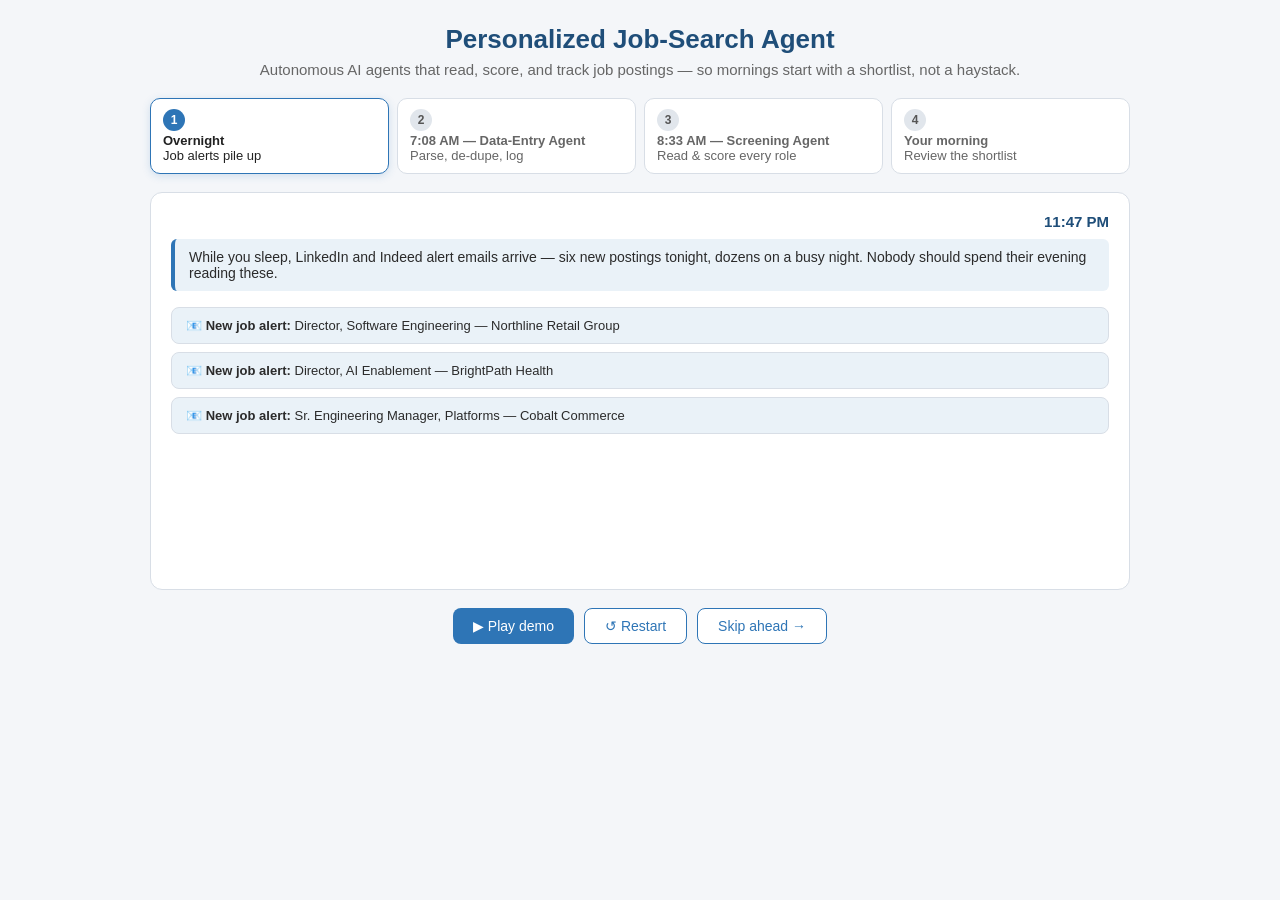
==== docs/index.html @ da30e7be "Added project subfolders" ====
<!DOCTYPE html>
<html lang="en">
<head>
<meta charset="utf-8">
<meta name="viewport" content="width=device-width, initial-scale=1">
<title>Personalized Job-Search Agent — Live Demo</title>
<style>
  :root{
    --navy:#1F4E79; --blue:#2E75B6; --lt:#EAF2F8; --amber:#D9A441; --amberbg:#FFF3DC;
    --green:#3E8E48; --greenbg:#E3F0E4; --red:#C0504D; --redbg:#F6E3E2; --gray:#666;
    --border:#D8DEE6;
  }
  *{box-sizing:border-box; margin:0; padding:0;}
  body{font-family:Arial,Helvetica,sans-serif; background:#F4F6F9; color:#2B2B2B; padding:24px;}
  .wrap{max-width:980px; margin:0 auto;}
  header{text-align:center; margin-bottom:20px;}
  header h1{color:var(--navy); font-size:26px;}
  header p{color:var(--gray); font-size:15px; margin-top:6px;}
  .stepper{display:flex; gap:8px; margin:18px 0;}
  .step{flex:1; background:#fff; border:1px solid var(--border); border-radius:10px; padding:10px 12px;
        font-size:13px; color:var(--gray); transition:all .3s; cursor:pointer;}
  .step .n{display:inline-block; width:22px; height:22px; border-radius:50%; background:#E1E6EC;
        color:#555; text-align:center; line-height:22px; font-weight:bold; margin-right:6px; font-size:12px;}
  .step.active{border-color:var(--blue); box-shadow:0 2px 8px rgba(46,117,182,.18); color:#222;}
  .step.active .n{background:var(--blue); color:#fff;}
  .step.done .n{background:var(--green); color:#fff;}
  .step b{display:block; margin-top:2px; font-size:13px;}
  .stage{background:#fff; border:1px solid var(--border); border-radius:12px; padding:20px; min-height:340px;}
  .narr{background:var(--lt); border-left:4px solid var(--blue); padding:10px 14px; border-radius:6px;
        font-size:14px; margin-bottom:16px; min-height:44px;}
  table{width:100%; border-collapse:collapse; font-size:13px;}
  th{background:var(--navy); color:#fff; text-align:left; padding:8px 10px; font-size:12px;}
  td{padding:7px 10px; border-bottom:1px solid #EEF1F5;}
  tr.row{opacity:0; transform:translateY(6px); transition:all .45s;}
  tr.row.show{opacity:1; transform:none;}
  .chip{display:inline-block; padding:2px 10px; border-radius:12px; font-weight:bold; font-size:12px;}
  .s5,.s4{background:var(--greenbg); color:var(--green);}
  .s3{background:var(--amberbg); color:#9C7A1E;}
  .s2,.s1{background:var(--redbg); color:var(--red);}
  .st{font-size:11.5px; font-weight:bold; padding:2px 8px; border-radius:4px;}
  .apply{background:var(--greenbg); color:var(--green);}
  .skip{background:#EFEFEF; color:#888;}
  .pending{color:#B9C2CC; font-style:italic;}
  .cards{display:grid; grid-template-columns:repeat(4,1fr); gap:12px; margin:14px 0;}
  .card{background:var(--lt); border-radius:10px; padding:14px; text-align:center; opacity:0; transform:scale(.94); transition:all .5s;}
  .card.show{opacity:1; transform:none;}
  .card .big{font-size:30px; font-weight:bold; color:var(--navy);}
  .card .lbl{font-size:12px; color:var(--gray); margin-top:4px;}
  .cta{margin-top:16px; background:var(--navy); color:#fff; border-radius:10px; padding:16px 18px; font-size:14px; line-height:1.5; opacity:0; transition:opacity .6s;}
  .cta.show{opacity:1;}
  .cta b{color:#FFD98E;}
  .controls{display:flex; gap:10px; justify-content:center; margin-top:18px;}
  button{background:var(--blue); color:#fff; border:none; border-radius:8px; padding:9px 20px;
        font-size:14px; cursor:pointer; font-family:inherit;}
  button:hover{background:var(--navy);}
  button.ghost{background:#fff; color:var(--blue); border:1px solid var(--blue);}
  .clock{font-size:13px; color:var(--gray); text-align:right; margin-bottom:8px; min-height:18px;}
  .clock b{color:var(--navy); font-size:15px;}
  @media(max-width:700px){ .stepper{flex-wrap:wrap;} .step{flex:1 1 45%;} .cards{grid-template-columns:repeat(2,1fr);} }
</style>
</head>
<body>
<div class="wrap">
  <header>
    <h1>Personalized Job-Search Agent</h1>
    <p>Autonomous AI agents that read, score, and track job postings — so mornings start with a shortlist, not a haystack.</p>
  </header>

  <div class="stepper" id="stepper">
    <div class="step" data-s="0"><span class="n">1</span><b>Overnight</b>Job alerts pile up</div>
    <div class="step" data-s="1"><span class="n">2</span><b>7:08 AM — Data-Entry Agent</b>Parse, de-dupe, log</div>
    <div class="step" data-s="2"><span class="n">3</span><b>8:33 AM — Screening Agent</b>Read &amp; score every role</div>
    <div class="step" data-s="3"><span class="n">4</span><b>Your morning</b>Review the shortlist</div>
  </div>

  <div class="stage">
    <div class="clock" id="clock"></div>
    <div class="narr" id="narr"></div>
    <div id="content"></div>
  </div>

  <div class="controls">
    <button id="playBtn" onclick="togglePlay()">▶ Play demo</button>
    <button class="ghost" onclick="restart()">↺ Restart</button>
    <button class="ghost" onclick="nextStage()">Skip ahead →</button>
  </div>
</div>

<script>
const jobs = [
  {t:"Director, Software Engineering", c:"Northline Retail Group", sal:"$185K–$220K", score:5, gaps:"None material", status:"APPLY"},
  {t:"Director, AI Enablement", c:"BrightPath Health", sal:"$175K–$210K", score:4, gaps:"Healthcare domain (preferred only)", status:"APPLY"},
  {t:"Sr. Engineering Manager, Platforms", c:"Cobalt Commerce", sal:"$170K–$195K", score:4, gaps:"Smaller team scope", status:"APPLY"},
  {t:"Director of Technical Programs", c:"Fairmont Logistics", sal:"Unlisted", score:3, gaps:"TPM-heavy; salary unknown", status:"REVIEW"},
  {t:"Staff Site Reliability Engineer", c:"QuietSignal", sal:"$180K–$205K", score:2, gaps:"Hands-on SRE required — red-flag cap", status:"SKIP"},
  {t:"Solutions Architect (Pre-sales)", c:"Vantage CRM", sal:"$150K + comm.", score:1, gaps:"Wrong scope: IC pre-sales demos", status:"SKIP"},
];
const stages = [
  { clock:"11:47 PM", narr:"While you sleep, LinkedIn and Indeed alert emails arrive — six new postings tonight, dozens on a busy night. Nobody should spend their evening reading these." },
  { clock:"7:08 AM", narr:"The Data-Entry Agent wakes up, parses every alert email, checks each posting against the 145 roles already tracked, and inserts only what's new into the SQLite tracker." },
  { clock:"8:33 AM", narr:"The Screening Agent opens each posting (falling back to the employer's own careers site when LinkedIn won't render), and scores it 1–5 against a written fitness rubric and the right resume version — capturing salary, gaps, and the best interview story." },
  { clock:"9:00 AM ☕", narr:"You sit down to a prioritized shortlist. High-fit roles on top, non-fits already skipped — each with a documented reason. Twenty minutes, done." },
];
let stage = -1, playing = false, timers = [];

function el(id){ return document.getElementById(id); }
function clearTimers(){ timers.forEach(clearTimeout); timers = []; }
function later(fn, ms){ timers.push(setTimeout(fn, ms)); }

function renderTable(mode){
  let rows = jobs.map((j,i) => {
    const scoreCell = mode >= 2 ? `<span class="chip s${j.score}">${j.score}</span>` : `<span class="pending">queued…</span>`;
    const gapCell   = mode >= 2 ? j.gaps : `<span class="pending">—</span>`;
    const salCell   = mode >= 2 ? j.sal : `<span class="pending">—</span>`;
    const stCell    = mode >= 3 ? `<span class="st ${j.status==='SKIP'?'skip':'apply'}">${j.status}</span>` : `<span class="pending">—</span>`;
    return `<tr class="row" id="r${i}"><td><b>${j.t}</b><br><span style="color:var(--gray)">${j.c}</span></td>
      <td>${salCell}</td><td>${scoreCell}</td><td style="max-width:220px">${gapCell}</td><td>${stCell}</td></tr>`;
  }).join("");
  return `<table><thead><tr><th>Role</th><th>Salary</th><th>Fit (1–5)</th><th>Key gaps</th><th>Action</th></tr></thead><tbody>${rows}</tbody></table>`;
}

function showRowsSequentially(sorted){
  jobs.forEach((_,i)=> later(()=>{ const r = el("r"+i); if(r) r.classList.add("show"); }, 250 + i*350));
}

function setStage(s){
  clearTimers();
  stage = s;
  document.querySelectorAll(".step").forEach((st,i)=>{
    st.classList.toggle("active", i===s);
    st.classList.toggle("done", i<s);
  });
  el("clock").innerHTML = "<b>" + stages[s].clock + "</b>";
  el("narr").textContent = stages[s].narr;
  const c = el("content");

  if(s===0){
    c.innerHTML = `<div style="display:grid;gap:8px">` + jobs.map((j,i)=>
      `<div class="row" id="r${i}" style="background:var(--lt);border:1px solid var(--border);border-radius:8px;padding:10px 14px;font-size:13px;opacity:0;transform:translateY(6px);transition:all .45s">
        📧 <b>New job alert:</b> ${j.t} — ${j.c}</div>`).join("") + `</div>`;
    jobs.forEach((_,i)=> later(()=>{ el("r"+i).style.opacity=1; el("r"+i).style.transform="none"; }, 300+i*450));
    if(playing) later(nextStage, 300+jobs.length*450+1800);
  }
  if(s===1){
    c.innerHTML = renderTable(1);
    showRowsSequentially();
    if(playing) later(nextStage, 250+jobs.length*350+2200);
  }
  if(s===2){
    c.innerHTML = renderTable(2);
    showRowsSequentially();
    if(playing) later(nextStage, 250+jobs.length*350+2600);
  }
  if(s===3){
    const sorted = [...jobs].sort((a,b)=>b.score-a.score);
    let rows = sorted.map((j,i)=>`<tr class="row" id="r${i}"><td><b>${j.t}</b><br><span style="color:var(--gray)">${j.c}</span></td>
      <td>${j.sal}</td><td><span class="chip s${j.score}">${j.score}</span></td>
      <td><span class="st ${j.status==='SKIP'?'skip':'apply'}">${j.status}</span></td></tr>`).join("");
    c.innerHTML =
      `<div class="cards">
        <div class="card" id="c0"><div class="big">145</div><div class="lbl">roles scored in week 1</div></div>
        <div class="card" id="c1"><div class="big">68%</div><div class="lbl">auto-skipped with reasons</div></div>
        <div class="card" id="c2"><div class="big">24</div><div class="lbl">high-fit roles surfaced</div></div>
        <div class="card" id="c3"><div class="big">20<span style="font-size:16px">min</span></div><div class="lbl">of human time per day</div></div>
      </div>
      <table><thead><tr><th>Role (sorted by fit)</th><th>Salary</th><th>Fit</th><th>Action</th></tr></thead><tbody>${rows}</tbody></table>
      <div class="cta" id="cta">The same pattern — <b>ingest → evaluate against your rules → record → surface what matters</b> — works for sales leads, invoices, resumes, vendor quotes, and support tickets.<br>If your team reads, judges, and logs anything repeatedly, an agent can do the first pass.</div>`;
    [0,1,2,3].forEach(i=> later(()=>el("c"+i).classList.add("show"), 200+i*250));
    sorted.forEach((_,i)=> later(()=>{ const r=el("r"+i); if(r) r.classList.add("show"); }, 1300+i*300));
    later(()=>el("cta").classList.add("show"), 1300+sorted.length*300+400);
    later(()=>{ playing=false; el("playBtn").textContent="▶ Replay demo"; }, 4000);
  }
}

function nextStage(){ if(stage < 3) setStage(stage+1); }
function togglePlay(){
  if(playing){ playing=false; clearTimers(); el("playBtn").textContent="▶ Resume"; }
  else { playing=true; el("playBtn").textContent="⏸ Pause";
         if(stage===-1 || stage===3) setStage(0); else setStage(stage); }
}
function restart(){ playing=true; el("playBtn").textContent="⏸ Pause"; setStage(0); }
document.querySelectorAll(".step").forEach(st=> st.addEventListener("click", ()=>{ playing=false; el("playBtn").textContent="▶ Resume"; setStage(+st.dataset.s); }));

setStage(0);
</script>
</body>
</html>
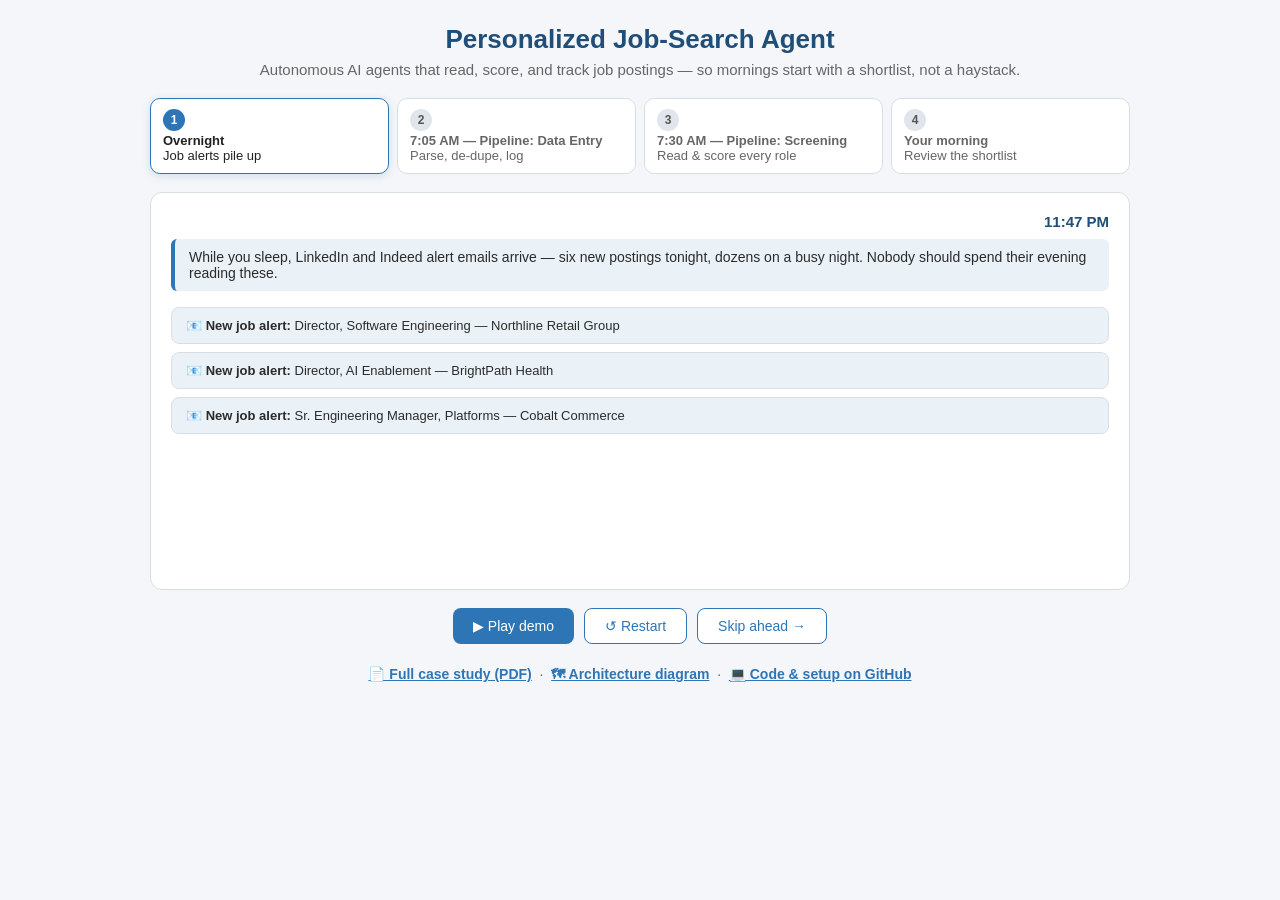
==== commit 797ade0e: "Keep local changes" ====
--- a/docs/index.html
+++ b/docs/index.html
@@ -56,6 +56,18 @@
   button.ghost{background:#fff; color:var(--blue); border:1px solid var(--blue);}
   .clock{font-size:13px; color:var(--gray); text-align:right; margin-bottom:8px; min-height:18px;}
   .clock b{color:var(--navy); font-size:15px;}
+  .atsbtn{background:var(--blue);color:#fff;border:none;border-radius:6px;padding:5px 10px;font-size:11.5px;cursor:pointer;font-family:inherit;}
+  .atsbtn:hover{background:var(--navy);} .atsbtn.ok{background:var(--green);}
+  .applybtn{display:inline-block;background:#fff;color:var(--blue);border:1px solid var(--blue);border-radius:6px;padding:4px 10px;font-size:11.5px;cursor:pointer;font-family:inherit;margin-left:4px;}
+  .applybtn:hover{background:var(--lt);}
+  .dtabs{display:flex;gap:8px;margin:4px 0 12px;flex-wrap:wrap;}
+  .dtab{background:#fff;border:1px solid var(--border);border-radius:8px;padding:7px 14px;font-size:12.5px;cursor:pointer;font-family:inherit;color:var(--gray);}
+  .dtab.on{background:var(--navy);color:#fff;border-color:var(--navy);font-weight:bold;}
+  select.stsel{padding:4px 5px;border:1px solid var(--border);border-radius:6px;font-size:11.5px;font-family:inherit;background:#fff;}
+  select.stsel.dirty{border-color:#D9A441;background:var(--amberbg);font-weight:bold;}
+  th.sortable{cursor:pointer;user-select:none;}
+  #toast{position:fixed;bottom:24px;left:50%;transform:translateX(-50%);background:var(--navy);color:#fff;padding:10px 18px;border-radius:8px;font-size:13px;opacity:0;transition:opacity .3s;pointer-events:none;max-width:90%;}
+  #toast.show{opacity:1;}
   @media(max-width:700px){ .stepper{flex-wrap:wrap;} .step{flex:1 1 45%;} .cards{grid-template-columns:repeat(2,1fr);} }
 </style>
 </head>
@@ -68,8 +80,8 @@
 
   <div class="stepper" id="stepper">
     <div class="step" data-s="0"><span class="n">1</span><b>Overnight</b>Job alerts pile up</div>
-    <div class="step" data-s="1"><span class="n">2</span><b>7:08 AM — Data-Entry Agent</b>Parse, de-dupe, log</div>
-    <div class="step" data-s="2"><span class="n">3</span><b>8:33 AM — Screening Agent</b>Read &amp; score every role</div>
+    <div class="step" data-s="1"><span class="n">2</span><b>7:05 AM — Pipeline: Data Entry</b>Parse, de-dupe, log</div>
+    <div class="step" data-s="2"><span class="n">3</span><b>7:30 AM — Pipeline: Screening</b>Read &amp; score every role</div>
     <div class="step" data-s="3"><span class="n">4</span><b>Your morning</b>Review the shortlist</div>
   </div>
 
@@ -84,9 +96,16 @@
     <button class="ghost" onclick="restart()">↺ Restart</button>
     <button class="ghost" onclick="nextStage()">Skip ahead →</button>
   </div>
+  <div style="text-align:center;margin-top:22px;font-size:14px;color:var(--gray)">
+    <a href="case-study.pdf" style="color:var(--blue);font-weight:bold">📄 Full case study (PDF)</a> &nbsp;·&nbsp;
+    <a href="architecture.png" style="color:var(--blue);font-weight:bold">🗺 Architecture diagram</a> &nbsp;·&nbsp;
+    <a href="https://github.com/maryistafanous/job-search-agent" style="color:var(--blue);font-weight:bold">💻 Code &amp; setup on GitHub</a>
+  </div>
 </div>
 
+<div id="toast"></div>
 <script>
+const POSTED = ["2026-06-28","2026-06-30","2026-06-25","2026-06-27","2026-06-29","2026-06-24"];
 const jobs = [
   {t:"Director, Software Engineering", c:"Northline Retail Group", sal:"$185K–$220K", score:5, gaps:"None material", status:"APPLY"},
   {t:"Director, AI Enablement", c:"BrightPath Health", sal:"$175K–$210K", score:4, gaps:"Healthcare domain (preferred only)", status:"APPLY"},
@@ -97,9 +116,9 @@
 ];
 const stages = [
   { clock:"11:47 PM", narr:"While you sleep, LinkedIn and Indeed alert emails arrive — six new postings tonight, dozens on a busy night. Nobody should spend their evening reading these." },
-  { clock:"7:08 AM", narr:"The Data-Entry Agent wakes up, parses every alert email, checks each posting against the 145 roles already tracked, and inserts only what's new into the SQLite tracker." },
-  { clock:"8:33 AM", narr:"The Screening Agent opens each posting (falling back to the employer's own careers site when LinkedIn won't render), and scores it 1–5 against a written fitness rubric and the right resume version — capturing salary, gaps, and the best interview story." },
-  { clock:"9:00 AM ☕", narr:"You sit down to a prioritized shortlist. High-fit roles on top, non-fits already skipped — each with a documented reason. Twenty minutes, done." },
+  { clock:"7:05 AM", narr:"The morning pipeline fires — one scheduled task running four phases in strict sequence (if the laptop was asleep, the whole pipeline simply runs on wake, still in order). First, the Data-Entry Agent parses every alert email, checks each posting against the 145 roles already tracked, and inserts only what's new into the SQLite tracker." },
+  { clock:"7:30 AM", narr:"Next in the pipeline — after a career-page scan of target companies — the Screening Agent opens each posting (falling back to the employer's own careers site when LinkedIn won't render), and scores it 1–5 against a written fitness rubric and the right resume version — capturing salary, gaps, and the best interview story." },
+  { clock:"9:00 AM ☕", narr:"You sit down to a live dashboard: tabs for high-fit roles, pending applications, and every posting — sortable, filterable, statuses editable inline — with one-click ATS resume generation and Apply links. Twenty minutes, done." },
 ];
 let stage = -1, playing = false, timers = [];
 
@@ -152,10 +171,6 @@
     if(playing) later(nextStage, 250+jobs.length*350+2600);
   }
   if(s===3){
-    const sorted = [...jobs].sort((a,b)=>b.score-a.score);
-    let rows = sorted.map((j,i)=>`<tr class="row" id="r${i}"><td><b>${j.t}</b><br><span style="color:var(--gray)">${j.c}</span></td>
-      <td>${j.sal}</td><td><span class="chip s${j.score}">${j.score}</span></td>
-      <td><span class="st ${j.status==='SKIP'?'skip':'apply'}">${j.status}</span></td></tr>`).join("");
     c.innerHTML =
       `<div class="cards">
         <div class="card" id="c0"><div class="big">145</div><div class="lbl">roles scored in week 1</div></div>
@@ -163,14 +178,47 @@
         <div class="card" id="c2"><div class="big">24</div><div class="lbl">high-fit roles surfaced</div></div>
         <div class="card" id="c3"><div class="big">20<span style="font-size:16px">min</span></div><div class="lbl">of human time per day</div></div>
       </div>
-      <table><thead><tr><th>Role (sorted by fit)</th><th>Salary</th><th>Fit</th><th>Action</th></tr></thead><tbody>${rows}</tbody></table>
+      <div class="dtabs">
+        <button class="dtab on" data-v="fit" onclick="dashView('fit')">🎯 Ready (high-fit)</button>
+        <button class="dtab" data-v="pend" onclick="dashView('pend')">📋 Pending — To Apply</button>
+        <button class="dtab" data-v="all" onclick="dashView('all')">🗂 All postings</button>
+      </div>
+      <div id="dashtbl"></div>
       <div class="cta" id="cta">The same pattern — <b>ingest → evaluate against your rules → record → surface what matters</b> — works for sales leads, invoices, resumes, vendor quotes, and support tickets.<br>If your team reads, judges, and logs anything repeatedly, an agent can do the first pass.</div>`;
     [0,1,2,3].forEach(i=> later(()=>el("c"+i).classList.add("show"), 200+i*250));
-    sorted.forEach((_,i)=> later(()=>{ const r=el("r"+i); if(r) r.classList.add("show"); }, 1300+i*300));
-    later(()=>el("cta").classList.add("show"), 1300+sorted.length*300+400);
-    later(()=>{ playing=false; el("playBtn").textContent="▶ Replay demo"; }, 4000);
-  }
-}
+    renderDash();
+    later(()=>el("cta").classList.add("show"), 2200);
+    later(()=>{ playing=false; el("playBtn").textContent="▶ Replay demo"; }, 3500);
+  }
+}
+
+let dview = "fit", dsort = null, ddir = 1;
+const DSTAT = ["To Apply","Applied","Interviewing","Offer","Rejected","SKIP"];
+function dashView(v){ dview = v; dsort = null;
+  document.querySelectorAll(".dtab").forEach(b=>b.classList.toggle("on", b.dataset.v===v));
+  renderDash(); }
+function dashSort(k){ if(dsort===k) ddir=-ddir; else { dsort=k; ddir=1; } renderDash(); }
+function renderDash(){
+  const box = el("dashtbl"); if(!box) return;
+  let rs = jobs.map((j,i)=>({ ...j, posted: POSTED[i], st: j.status==='SKIP'?'SKIP':(j.status==='REVIEW'?'To Apply':'To Apply') }));
+  if(dview==="fit")  rs = rs.filter(j=>j.score>=4);
+  if(dview==="pend") rs = rs.filter(j=>j.st==="To Apply" && j.status!=="SKIP");
+  const [k,d] = dsort ? [dsort,ddir] : ["score",-1];
+  rs.sort((a,b)=>{ let x=a[k],y=b[k]; if(k==="score"){x=+x;y=+y;} else {x=String(x).toLowerCase();y=String(y).toLowerCase();}
+    return (x<y?-1:x>y?1:0)*d; });
+  const hd = (key,label)=>`<th class="sortable" onclick="dashSort('${key}')">${label}${dsort===key?(ddir>0?" ▲":" ▼"):""}</th>`;
+  let h = `<table><thead><tr>${hd("t","Role")}${hd("sal","Salary")}${hd("score","Fit")}${hd("posted","Posted")}<th>Status</th><th>Actions</th></tr></thead><tbody>`;
+  for(const j of rs){
+    const opts = DSTAT.map(x=>`<option ${x===j.st?"selected":""}>${x}</option>`).join("");
+    const acts = j.status==='SKIP' ? `<span style="color:#B9C2CC">—</span>`
+      : `<button class="atsbtn" onclick="demoAts(this)">📄 ATS resume</button><button class="applybtn" onclick="demoApply()">↗ Apply</button>`;
+    h += `<tr><td><b>${j.t}</b><br><span style="color:var(--gray)">${j.c}</span></td>
+      <td>${j.sal}</td><td><span class="chip s${j.score}">${j.score}</span></td><td>${j.posted}</td>
+      <td><select class="stsel" onchange="demoStatus(this)">${opts}</select></td><td>${acts}</td></tr>`; }
+  box.innerHTML = h + "</tbody></table>";
+}
+function demoStatus(sel){ sel.classList.add("dirty");
+  toast("Demo: status change queued — in the live system, one click copies a batch update command that Claude applies to the database safely."); }
 
 function nextStage(){ if(stage < 3) setStage(stage+1); }
 function togglePlay(){
@@ -181,6 +229,12 @@
 function restart(){ playing=true; el("playBtn").textContent="⏸ Pause"; setStage(0); }
 document.querySelectorAll(".step").forEach(st=> st.addEventListener("click", ()=>{ playing=false; el("playBtn").textContent="▶ Resume"; setStage(+st.dataset.s); }));
 
+function toast(msg){ const t = el("toast"); t.textContent = msg; t.classList.add("show");
+  setTimeout(()=>t.classList.remove("show"), 3200); }
+function demoAts(btn){ btn.textContent = "✓ Kit queued"; btn.classList.add("ok");
+  toast("Demo: in the live system, the resume-tailor agent builds an ATS-optimized resume from your base resume — honestly mirroring the posting's keywords — and saves it to your applications folder.");
+  setTimeout(()=>{ btn.textContent = "📄 Create ATS resume"; btn.classList.remove("ok"); }, 3500); }
+function demoApply(){ toast("Demo: in the live system this opens the employer's application page in a new tab."); }
 setStage(0);
 </script>
 </body>
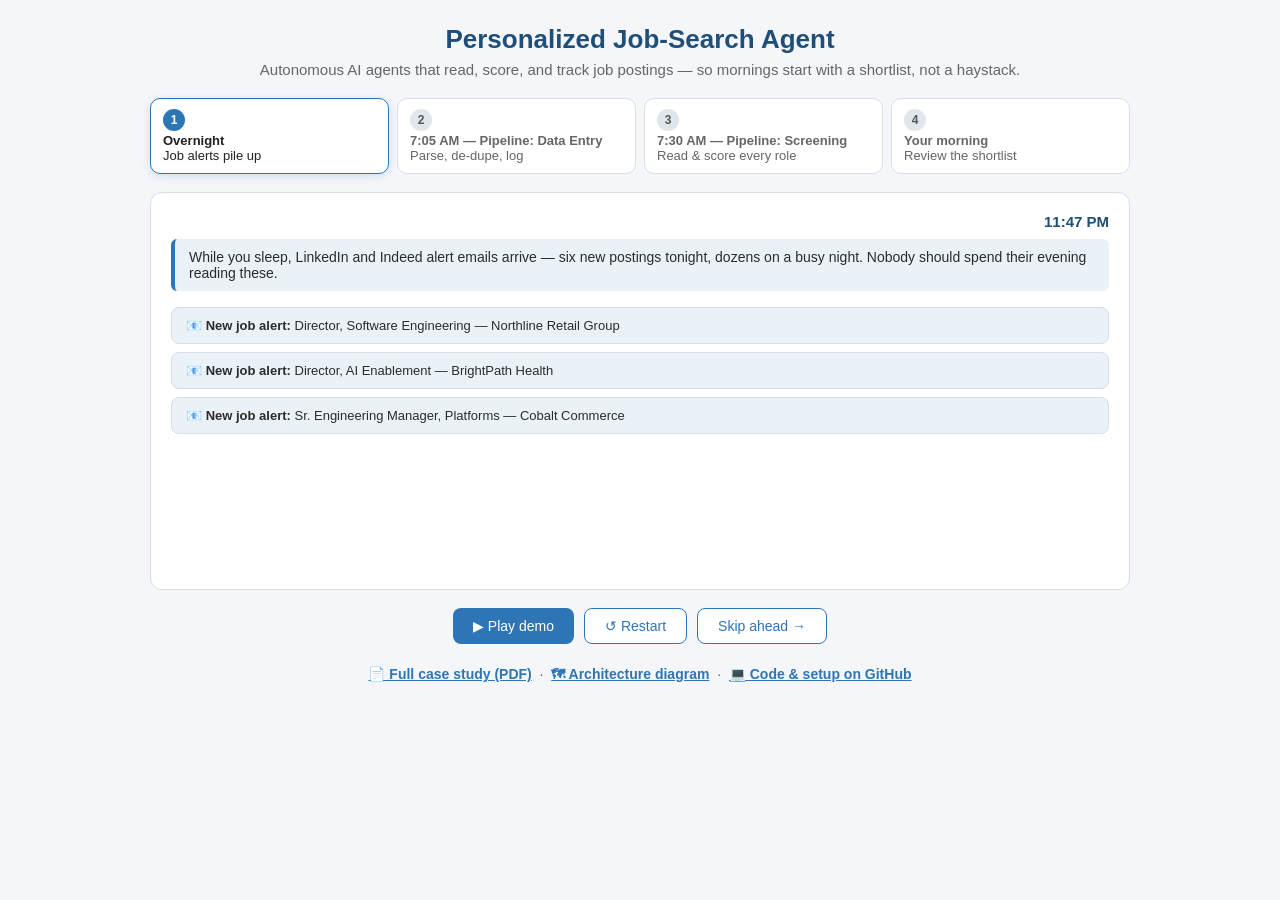
==== commit 057a97ff: "Claude Code cutover: pipeline, skills, dashboard, job_db write path; add Recruiter_Match score; hard" ====
--- a/docs/index.html
+++ b/docs/index.html
@@ -1,241 +1,241 @@
-<!DOCTYPE html>
-<html lang="en">
-<head>
-<meta charset="utf-8">
-<meta name="viewport" content="width=device-width, initial-scale=1">
-<title>Personalized Job-Search Agent — Live Demo</title>
-<style>
-  :root{
-    --navy:#1F4E79; --blue:#2E75B6; --lt:#EAF2F8; --amber:#D9A441; --amberbg:#FFF3DC;
-    --green:#3E8E48; --greenbg:#E3F0E4; --red:#C0504D; --redbg:#F6E3E2; --gray:#666;
-    --border:#D8DEE6;
-  }
-  *{box-sizing:border-box; margin:0; padding:0;}
-  body{font-family:Arial,Helvetica,sans-serif; background:#F4F6F9; color:#2B2B2B; padding:24px;}
-  .wrap{max-width:980px; margin:0 auto;}
-  header{text-align:center; margin-bottom:20px;}
-  header h1{color:var(--navy); font-size:26px;}
-  header p{color:var(--gray); font-size:15px; margin-top:6px;}
-  .stepper{display:flex; gap:8px; margin:18px 0;}
-  .step{flex:1; background:#fff; border:1px solid var(--border); border-radius:10px; padding:10px 12px;
-        font-size:13px; color:var(--gray); transition:all .3s; cursor:pointer;}
-  .step .n{display:inline-block; width:22px; height:22px; border-radius:50%; background:#E1E6EC;
-        color:#555; text-align:center; line-height:22px; font-weight:bold; margin-right:6px; font-size:12px;}
-  .step.active{border-color:var(--blue); box-shadow:0 2px 8px rgba(46,117,182,.18); color:#222;}
-  .step.active .n{background:var(--blue); color:#fff;}
-  .step.done .n{background:var(--green); color:#fff;}
-  .step b{display:block; margin-top:2px; font-size:13px;}
-  .stage{background:#fff; border:1px solid var(--border); border-radius:12px; padding:20px; min-height:340px;}
-  .narr{background:var(--lt); border-left:4px solid var(--blue); padding:10px 14px; border-radius:6px;
-        font-size:14px; margin-bottom:16px; min-height:44px;}
-  table{width:100%; border-collapse:collapse; font-size:13px;}
-  th{background:var(--navy); color:#fff; text-align:left; padding:8px 10px; font-size:12px;}
-  td{padding:7px 10px; border-bottom:1px solid #EEF1F5;}
-  tr.row{opacity:0; transform:translateY(6px); transition:all .45s;}
-  tr.row.show{opacity:1; transform:none;}
-  .chip{display:inline-block; padding:2px 10px; border-radius:12px; font-weight:bold; font-size:12px;}
-  .s5,.s4{background:var(--greenbg); color:var(--green);}
-  .s3{background:var(--amberbg); color:#9C7A1E;}
-  .s2,.s1{background:var(--redbg); color:var(--red);}
-  .st{font-size:11.5px; font-weight:bold; padding:2px 8px; border-radius:4px;}
-  .apply{background:var(--greenbg); color:var(--green);}
-  .skip{background:#EFEFEF; color:#888;}
-  .pending{color:#B9C2CC; font-style:italic;}
-  .cards{display:grid; grid-template-columns:repeat(4,1fr); gap:12px; margin:14px 0;}
-  .card{background:var(--lt); border-radius:10px; padding:14px; text-align:center; opacity:0; transform:scale(.94); transition:all .5s;}
-  .card.show{opacity:1; transform:none;}
-  .card .big{font-size:30px; font-weight:bold; color:var(--navy);}
-  .card .lbl{font-size:12px; color:var(--gray); margin-top:4px;}
-  .cta{margin-top:16px; background:var(--navy); color:#fff; border-radius:10px; padding:16px 18px; font-size:14px; line-height:1.5; opacity:0; transition:opacity .6s;}
-  .cta.show{opacity:1;}
-  .cta b{color:#FFD98E;}
-  .controls{display:flex; gap:10px; justify-content:center; margin-top:18px;}
-  button{background:var(--blue); color:#fff; border:none; border-radius:8px; padding:9px 20px;
-        font-size:14px; cursor:pointer; font-family:inherit;}
-  button:hover{background:var(--navy);}
-  button.ghost{background:#fff; color:var(--blue); border:1px solid var(--blue);}
-  .clock{font-size:13px; color:var(--gray); text-align:right; margin-bottom:8px; min-height:18px;}
-  .clock b{color:var(--navy); font-size:15px;}
-  .atsbtn{background:var(--blue);color:#fff;border:none;border-radius:6px;padding:5px 10px;font-size:11.5px;cursor:pointer;font-family:inherit;}
-  .atsbtn:hover{background:var(--navy);} .atsbtn.ok{background:var(--green);}
-  .applybtn{display:inline-block;background:#fff;color:var(--blue);border:1px solid var(--blue);border-radius:6px;padding:4px 10px;font-size:11.5px;cursor:pointer;font-family:inherit;margin-left:4px;}
-  .applybtn:hover{background:var(--lt);}
-  .dtabs{display:flex;gap:8px;margin:4px 0 12px;flex-wrap:wrap;}
-  .dtab{background:#fff;border:1px solid var(--border);border-radius:8px;padding:7px 14px;font-size:12.5px;cursor:pointer;font-family:inherit;color:var(--gray);}
-  .dtab.on{background:var(--navy);color:#fff;border-color:var(--navy);font-weight:bold;}
-  select.stsel{padding:4px 5px;border:1px solid var(--border);border-radius:6px;font-size:11.5px;font-family:inherit;background:#fff;}
-  select.stsel.dirty{border-color:#D9A441;background:var(--amberbg);font-weight:bold;}
-  th.sortable{cursor:pointer;user-select:none;}
-  #toast{position:fixed;bottom:24px;left:50%;transform:translateX(-50%);background:var(--navy);color:#fff;padding:10px 18px;border-radius:8px;font-size:13px;opacity:0;transition:opacity .3s;pointer-events:none;max-width:90%;}
-  #toast.show{opacity:1;}
-  @media(max-width:700px){ .stepper{flex-wrap:wrap;} .step{flex:1 1 45%;} .cards{grid-template-columns:repeat(2,1fr);} }
-</style>
-</head>
-<body>
-<div class="wrap">
-  <header>
-    <h1>Personalized Job-Search Agent</h1>
-    <p>Autonomous AI agents that read, score, and track job postings — so mornings start with a shortlist, not a haystack.</p>
-  </header>
-
-  <div class="stepper" id="stepper">
-    <div class="step" data-s="0"><span class="n">1</span><b>Overnight</b>Job alerts pile up</div>
-    <div class="step" data-s="1"><span class="n">2</span><b>7:05 AM — Pipeline: Data Entry</b>Parse, de-dupe, log</div>
-    <div class="step" data-s="2"><span class="n">3</span><b>7:30 AM — Pipeline: Screening</b>Read &amp; score every role</div>
-    <div class="step" data-s="3"><span class="n">4</span><b>Your morning</b>Review the shortlist</div>
-  </div>
-
-  <div class="stage">
-    <div class="clock" id="clock"></div>
-    <div class="narr" id="narr"></div>
-    <div id="content"></div>
-  </div>
-
-  <div class="controls">
-    <button id="playBtn" onclick="togglePlay()">▶ Play demo</button>
-    <button class="ghost" onclick="restart()">↺ Restart</button>
-    <button class="ghost" onclick="nextStage()">Skip ahead →</button>
-  </div>
-  <div style="text-align:center;margin-top:22px;font-size:14px;color:var(--gray)">
-    <a href="case-study.pdf" style="color:var(--blue);font-weight:bold">📄 Full case study (PDF)</a> &nbsp;·&nbsp;
-    <a href="architecture.png" style="color:var(--blue);font-weight:bold">🗺 Architecture diagram</a> &nbsp;·&nbsp;
-    <a href="https://github.com/maryistafanous/job-search-agent" style="color:var(--blue);font-weight:bold">💻 Code &amp; setup on GitHub</a>
-  </div>
-</div>
-
-<div id="toast"></div>
-<script>
-const POSTED = ["2026-06-28","2026-06-30","2026-06-25","2026-06-27","2026-06-29","2026-06-24"];
-const jobs = [
-  {t:"Director, Software Engineering", c:"Northline Retail Group", sal:"$185K–$220K", score:5, gaps:"None material", status:"APPLY"},
-  {t:"Director, AI Enablement", c:"BrightPath Health", sal:"$175K–$210K", score:4, gaps:"Healthcare domain (preferred only)", status:"APPLY"},
-  {t:"Sr. Engineering Manager, Platforms", c:"Cobalt Commerce", sal:"$170K–$195K", score:4, gaps:"Smaller team scope", status:"APPLY"},
-  {t:"Director of Technical Programs", c:"Fairmont Logistics", sal:"Unlisted", score:3, gaps:"TPM-heavy; salary unknown", status:"REVIEW"},
-  {t:"Staff Site Reliability Engineer", c:"QuietSignal", sal:"$180K–$205K", score:2, gaps:"Hands-on SRE required — red-flag cap", status:"SKIP"},
-  {t:"Solutions Architect (Pre-sales)", c:"Vantage CRM", sal:"$150K + comm.", score:1, gaps:"Wrong scope: IC pre-sales demos", status:"SKIP"},
-];
-const stages = [
-  { clock:"11:47 PM", narr:"While you sleep, LinkedIn and Indeed alert emails arrive — six new postings tonight, dozens on a busy night. Nobody should spend their evening reading these." },
-  { clock:"7:05 AM", narr:"The morning pipeline fires — one scheduled task running four phases in strict sequence (if the laptop was asleep, the whole pipeline simply runs on wake, still in order). First, the Data-Entry Agent parses every alert email, checks each posting against the 145 roles already tracked, and inserts only what's new into the SQLite tracker." },
-  { clock:"7:30 AM", narr:"Next in the pipeline — after a career-page scan of target companies — the Screening Agent opens each posting (falling back to the employer's own careers site when LinkedIn won't render), and scores it 1–5 against a written fitness rubric and the right resume version — capturing salary, gaps, and the best interview story." },
-  { clock:"9:00 AM ☕", narr:"You sit down to a live dashboard: tabs for high-fit roles, pending applications, and every posting — sortable, filterable, statuses editable inline — with one-click ATS resume generation and Apply links. Twenty minutes, done." },
-];
-let stage = -1, playing = false, timers = [];
-
-function el(id){ return document.getElementById(id); }
-function clearTimers(){ timers.forEach(clearTimeout); timers = []; }
-function later(fn, ms){ timers.push(setTimeout(fn, ms)); }
-
-function renderTable(mode){
-  let rows = jobs.map((j,i) => {
-    const scoreCell = mode >= 2 ? `<span class="chip s${j.score}">${j.score}</span>` : `<span class="pending">queued…</span>`;
-    const gapCell   = mode >= 2 ? j.gaps : `<span class="pending">—</span>`;
-    const salCell   = mode >= 2 ? j.sal : `<span class="pending">—</span>`;
-    const stCell    = mode >= 3 ? `<span class="st ${j.status==='SKIP'?'skip':'apply'}">${j.status}</span>` : `<span class="pending">—</span>`;
-    return `<tr class="row" id="r${i}"><td><b>${j.t}</b><br><span style="color:var(--gray)">${j.c}</span></td>
-      <td>${salCell}</td><td>${scoreCell}</td><td style="max-width:220px">${gapCell}</td><td>${stCell}</td></tr>`;
-  }).join("");
-  return `<table><thead><tr><th>Role</th><th>Salary</th><th>Fit (1–5)</th><th>Key gaps</th><th>Action</th></tr></thead><tbody>${rows}</tbody></table>`;
-}
-
-function showRowsSequentially(sorted){
-  jobs.forEach((_,i)=> later(()=>{ const r = el("r"+i); if(r) r.classList.add("show"); }, 250 + i*350));
-}
-
-function setStage(s){
-  clearTimers();
-  stage = s;
-  document.querySelectorAll(".step").forEach((st,i)=>{
-    st.classList.toggle("active", i===s);
-    st.classList.toggle("done", i<s);
-  });
-  el("clock").innerHTML = "<b>" + stages[s].clock + "</b>";
-  el("narr").textContent = stages[s].narr;
-  const c = el("content");
-
-  if(s===0){
-    c.innerHTML = `<div style="display:grid;gap:8px">` + jobs.map((j,i)=>
-      `<div class="row" id="r${i}" style="background:var(--lt);border:1px solid var(--border);border-radius:8px;padding:10px 14px;font-size:13px;opacity:0;transform:translateY(6px);transition:all .45s">
-        📧 <b>New job alert:</b> ${j.t} — ${j.c}</div>`).join("") + `</div>`;
-    jobs.forEach((_,i)=> later(()=>{ el("r"+i).style.opacity=1; el("r"+i).style.transform="none"; }, 300+i*450));
-    if(playing) later(nextStage, 300+jobs.length*450+1800);
-  }
-  if(s===1){
-    c.innerHTML = renderTable(1);
-    showRowsSequentially();
-    if(playing) later(nextStage, 250+jobs.length*350+2200);
-  }
-  if(s===2){
-    c.innerHTML = renderTable(2);
-    showRowsSequentially();
-    if(playing) later(nextStage, 250+jobs.length*350+2600);
-  }
-  if(s===3){
-    c.innerHTML =
-      `<div class="cards">
-        <div class="card" id="c0"><div class="big">145</div><div class="lbl">roles scored in week 1</div></div>
-        <div class="card" id="c1"><div class="big">68%</div><div class="lbl">auto-skipped with reasons</div></div>
-        <div class="card" id="c2"><div class="big">24</div><div class="lbl">high-fit roles surfaced</div></div>
-        <div class="card" id="c3"><div class="big">20<span style="font-size:16px">min</span></div><div class="lbl">of human time per day</div></div>
-      </div>
-      <div class="dtabs">
-        <button class="dtab on" data-v="fit" onclick="dashView('fit')">🎯 Ready (high-fit)</button>
-        <button class="dtab" data-v="pend" onclick="dashView('pend')">📋 Pending — To Apply</button>
-        <button class="dtab" data-v="all" onclick="dashView('all')">🗂 All postings</button>
-      </div>
-      <div id="dashtbl"></div>
-      <div class="cta" id="cta">The same pattern — <b>ingest → evaluate against your rules → record → surface what matters</b> — works for sales leads, invoices, resumes, vendor quotes, and support tickets.<br>If your team reads, judges, and logs anything repeatedly, an agent can do the first pass.</div>`;
-    [0,1,2,3].forEach(i=> later(()=>el("c"+i).classList.add("show"), 200+i*250));
-    renderDash();
-    later(()=>el("cta").classList.add("show"), 2200);
-    later(()=>{ playing=false; el("playBtn").textContent="▶ Replay demo"; }, 3500);
-  }
-}
-
-let dview = "fit", dsort = null, ddir = 1;
-const DSTAT = ["To Apply","Applied","Interviewing","Offer","Rejected","SKIP"];
-function dashView(v){ dview = v; dsort = null;
-  document.querySelectorAll(".dtab").forEach(b=>b.classList.toggle("on", b.dataset.v===v));
-  renderDash(); }
-function dashSort(k){ if(dsort===k) ddir=-ddir; else { dsort=k; ddir=1; } renderDash(); }
-function renderDash(){
-  const box = el("dashtbl"); if(!box) return;
-  let rs = jobs.map((j,i)=>({ ...j, posted: POSTED[i], st: j.status==='SKIP'?'SKIP':(j.status==='REVIEW'?'To Apply':'To Apply') }));
-  if(dview==="fit")  rs = rs.filter(j=>j.score>=4);
-  if(dview==="pend") rs = rs.filter(j=>j.st==="To Apply" && j.status!=="SKIP");
-  const [k,d] = dsort ? [dsort,ddir] : ["score",-1];
-  rs.sort((a,b)=>{ let x=a[k],y=b[k]; if(k==="score"){x=+x;y=+y;} else {x=String(x).toLowerCase();y=String(y).toLowerCase();}
-    return (x<y?-1:x>y?1:0)*d; });
-  const hd = (key,label)=>`<th class="sortable" onclick="dashSort('${key}')">${label}${dsort===key?(ddir>0?" ▲":" ▼"):""}</th>`;
-  let h = `<table><thead><tr>${hd("t","Role")}${hd("sal","Salary")}${hd("score","Fit")}${hd("posted","Posted")}<th>Status</th><th>Actions</th></tr></thead><tbody>`;
-  for(const j of rs){
-    const opts = DSTAT.map(x=>`<option ${x===j.st?"selected":""}>${x}</option>`).join("");
-    const acts = j.status==='SKIP' ? `<span style="color:#B9C2CC">—</span>`
-      : `<button class="atsbtn" onclick="demoAts(this)">📄 ATS resume</button><button class="applybtn" onclick="demoApply()">↗ Apply</button>`;
-    h += `<tr><td><b>${j.t}</b><br><span style="color:var(--gray)">${j.c}</span></td>
-      <td>${j.sal}</td><td><span class="chip s${j.score}">${j.score}</span></td><td>${j.posted}</td>
-      <td><select class="stsel" onchange="demoStatus(this)">${opts}</select></td><td>${acts}</td></tr>`; }
-  box.innerHTML = h + "</tbody></table>";
-}
-function demoStatus(sel){ sel.classList.add("dirty");
-  toast("Demo: status change queued — in the live system, one click copies a batch update command that Claude applies to the database safely."); }
-
-function nextStage(){ if(stage < 3) setStage(stage+1); }
-function togglePlay(){
-  if(playing){ playing=false; clearTimers(); el("playBtn").textContent="▶ Resume"; }
-  else { playing=true; el("playBtn").textContent="⏸ Pause";
-         if(stage===-1 || stage===3) setStage(0); else setStage(stage); }
-}
-function restart(){ playing=true; el("playBtn").textContent="⏸ Pause"; setStage(0); }
-document.querySelectorAll(".step").forEach(st=> st.addEventListener("click", ()=>{ playing=false; el("playBtn").textContent="▶ Resume"; setStage(+st.dataset.s); }));
-
-function toast(msg){ const t = el("toast"); t.textContent = msg; t.classList.add("show");
-  setTimeout(()=>t.classList.remove("show"), 3200); }
-function demoAts(btn){ btn.textContent = "✓ Kit queued"; btn.classList.add("ok");
-  toast("Demo: in the live system, the resume-tailor agent builds an ATS-optimized resume from your base resume — honestly mirroring the posting's keywords — and saves it to your applications folder.");
-  setTimeout(()=>{ btn.textContent = "📄 Create ATS resume"; btn.classList.remove("ok"); }, 3500); }
-function demoApply(){ toast("Demo: in the live system this opens the employer's application page in a new tab."); }
-setStage(0);
-</script>
-</body>
-</html>
+<!DOCTYPE html>
+<html lang="en">
+<head>
+<meta charset="utf-8">
+<meta name="viewport" content="width=device-width, initial-scale=1">
+<title>Personalized Job-Search Agent — Live Demo</title>
+<style>
+  :root{
+    --navy:#1F4E79; --blue:#2E75B6; --lt:#EAF2F8; --amber:#D9A441; --amberbg:#FFF3DC;
+    --green:#3E8E48; --greenbg:#E3F0E4; --red:#C0504D; --redbg:#F6E3E2; --gray:#666;
+    --border:#D8DEE6;
+  }
+  *{box-sizing:border-box; margin:0; padding:0;}
+  body{font-family:Arial,Helvetica,sans-serif; background:#F4F6F9; color:#2B2B2B; padding:24px;}
+  .wrap{max-width:980px; margin:0 auto;}
+  header{text-align:center; margin-bottom:20px;}
+  header h1{color:var(--navy); font-size:26px;}
+  header p{color:var(--gray); font-size:15px; margin-top:6px;}
+  .stepper{display:flex; gap:8px; margin:18px 0;}
+  .step{flex:1; background:#fff; border:1px solid var(--border); border-radius:10px; padding:10px 12px;
+        font-size:13px; color:var(--gray); transition:all .3s; cursor:pointer;}
+  .step .n{display:inline-block; width:22px; height:22px; border-radius:50%; background:#E1E6EC;
+        color:#555; text-align:center; line-height:22px; font-weight:bold; margin-right:6px; font-size:12px;}
+  .step.active{border-color:var(--blue); box-shadow:0 2px 8px rgba(46,117,182,.18); color:#222;}
+  .step.active .n{background:var(--blue); color:#fff;}
+  .step.done .n{background:var(--green); color:#fff;}
+  .step b{display:block; margin-top:2px; font-size:13px;}
+  .stage{background:#fff; border:1px solid var(--border); border-radius:12px; padding:20px; min-height:340px;}
+  .narr{background:var(--lt); border-left:4px solid var(--blue); padding:10px 14px; border-radius:6px;
+        font-size:14px; margin-bottom:16px; min-height:44px;}
+  table{width:100%; border-collapse:collapse; font-size:13px;}
+  th{background:var(--navy); color:#fff; text-align:left; padding:8px 10px; font-size:12px;}
+  td{padding:7px 10px; border-bottom:1px solid #EEF1F5;}
+  tr.row{opacity:0; transform:translateY(6px); transition:all .45s;}
+  tr.row.show{opacity:1; transform:none;}
+  .chip{display:inline-block; padding:2px 10px; border-radius:12px; font-weight:bold; font-size:12px;}
+  .s5,.s4{background:var(--greenbg); color:var(--green);}
+  .s3{background:var(--amberbg); color:#9C7A1E;}
+  .s2,.s1{background:var(--redbg); color:var(--red);}
+  .st{font-size:11.5px; font-weight:bold; padding:2px 8px; border-radius:4px;}
+  .apply{background:var(--greenbg); color:var(--green);}
+  .skip{background:#EFEFEF; color:#888;}
+  .pending{color:#B9C2CC; font-style:italic;}
+  .cards{display:grid; grid-template-columns:repeat(4,1fr); gap:12px; margin:14px 0;}
+  .card{background:var(--lt); border-radius:10px; padding:14px; text-align:center; opacity:0; transform:scale(.94); transition:all .5s;}
+  .card.show{opacity:1; transform:none;}
+  .card .big{font-size:30px; font-weight:bold; color:var(--navy);}
+  .card .lbl{font-size:12px; color:var(--gray); margin-top:4px;}
+  .cta{margin-top:16px; background:var(--navy); color:#fff; border-radius:10px; padding:16px 18px; font-size:14px; line-height:1.5; opacity:0; transition:opacity .6s;}
+  .cta.show{opacity:1;}
+  .cta b{color:#FFD98E;}
+  .controls{display:flex; gap:10px; justify-content:center; margin-top:18px;}
+  button{background:var(--blue); color:#fff; border:none; border-radius:8px; padding:9px 20px;
+        font-size:14px; cursor:pointer; font-family:inherit;}
+  button:hover{background:var(--navy);}
+  button.ghost{background:#fff; color:var(--blue); border:1px solid var(--blue);}
+  .clock{font-size:13px; color:var(--gray); text-align:right; margin-bottom:8px; min-height:18px;}
+  .clock b{color:var(--navy); font-size:15px;}
+  .atsbtn{background:var(--blue);color:#fff;border:none;border-radius:6px;padding:5px 10px;font-size:11.5px;cursor:pointer;font-family:inherit;}
+  .atsbtn:hover{background:var(--navy);} .atsbtn.ok{background:var(--green);}
+  .applybtn{display:inline-block;background:#fff;color:var(--blue);border:1px solid var(--blue);border-radius:6px;padding:4px 10px;font-size:11.5px;cursor:pointer;font-family:inherit;margin-left:4px;}
+  .applybtn:hover{background:var(--lt);}
+  .dtabs{display:flex;gap:8px;margin:4px 0 12px;flex-wrap:wrap;}
+  .dtab{background:#fff;border:1px solid var(--border);border-radius:8px;padding:7px 14px;font-size:12.5px;cursor:pointer;font-family:inherit;color:var(--gray);}
+  .dtab.on{background:var(--navy);color:#fff;border-color:var(--navy);font-weight:bold;}
+  select.stsel{padding:4px 5px;border:1px solid var(--border);border-radius:6px;font-size:11.5px;font-family:inherit;background:#fff;}
+  select.stsel.dirty{border-color:#D9A441;background:var(--amberbg);font-weight:bold;}
+  th.sortable{cursor:pointer;user-select:none;}
+  #toast{position:fixed;bottom:24px;left:50%;transform:translateX(-50%);background:var(--navy);color:#fff;padding:10px 18px;border-radius:8px;font-size:13px;opacity:0;transition:opacity .3s;pointer-events:none;max-width:90%;}
+  #toast.show{opacity:1;}
+  @media(max-width:700px){ .stepper{flex-wrap:wrap;} .step{flex:1 1 45%;} .cards{grid-template-columns:repeat(2,1fr);} }
+</style>
+</head>
+<body>
+<div class="wrap">
+  <header>
+    <h1>Personalized Job-Search Agent</h1>
+    <p>Autonomous AI agents that read, score, and track job postings — so mornings start with a shortlist, not a haystack.</p>
+  </header>
+
+  <div class="stepper" id="stepper">
+    <div class="step" data-s="0"><span class="n">1</span><b>Overnight</b>Job alerts pile up</div>
+    <div class="step" data-s="1"><span class="n">2</span><b>7:05 AM — Pipeline: Data Entry</b>Parse, de-dupe, log</div>
+    <div class="step" data-s="2"><span class="n">3</span><b>7:30 AM — Pipeline: Screening</b>Read &amp; score every role</div>
+    <div class="step" data-s="3"><span class="n">4</span><b>Your morning</b>Review the shortlist</div>
+  </div>
+
+  <div class="stage">
+    <div class="clock" id="clock"></div>
+    <div class="narr" id="narr"></div>
+    <div id="content"></div>
+  </div>
+
+  <div class="controls">
+    <button id="playBtn" onclick="togglePlay()">▶ Play demo</button>
+    <button class="ghost" onclick="restart()">↺ Restart</button>
+    <button class="ghost" onclick="nextStage()">Skip ahead →</button>
+  </div>
+  <div style="text-align:center;margin-top:22px;font-size:14px;color:var(--gray)">
+    <a href="case-study.pdf" style="color:var(--blue);font-weight:bold">📄 Full case study (PDF)</a> &nbsp;·&nbsp;
+    <a href="architecture.png" style="color:var(--blue);font-weight:bold">🗺 Architecture diagram</a> &nbsp;·&nbsp;
+    <a href="https://github.com/maryistafanous/job-search-agent" style="color:var(--blue);font-weight:bold">💻 Code &amp; setup on GitHub</a>
+  </div>
+</div>
+
+<div id="toast"></div>
+<script>
+const POSTED = ["2026-06-28","2026-06-30","2026-06-25","2026-06-27","2026-06-29","2026-06-24"];
+const jobs = [
+  {t:"Director, Software Engineering", c:"Northline Retail Group", sal:"$185K–$220K", score:5, gaps:"None material", status:"APPLY"},
+  {t:"Director, AI Enablement", c:"BrightPath Health", sal:"$175K–$210K", score:4, gaps:"Healthcare domain (preferred only)", status:"APPLY"},
+  {t:"Sr. Engineering Manager, Platforms", c:"Cobalt Commerce", sal:"$170K–$195K", score:4, gaps:"Smaller team scope", status:"APPLY"},
+  {t:"Director of Technical Programs", c:"Fairmont Logistics", sal:"Unlisted", score:3, gaps:"TPM-heavy; salary unknown", status:"REVIEW"},
+  {t:"Staff Site Reliability Engineer", c:"QuietSignal", sal:"$180K–$205K", score:2, gaps:"Hands-on SRE required — red-flag cap", status:"SKIP"},
+  {t:"Solutions Architect (Pre-sales)", c:"Vantage CRM", sal:"$150K + comm.", score:1, gaps:"Wrong scope: IC pre-sales demos", status:"SKIP"},
+];
+const stages = [
+  { clock:"11:47 PM", narr:"While you sleep, LinkedIn and Indeed alert emails arrive — six new postings tonight, dozens on a busy night. Nobody should spend their evening reading these." },
+  { clock:"7:05 AM", narr:"The morning pipeline fires — one scheduled task running four phases in strict sequence (if the laptop was asleep, the whole pipeline simply runs on wake, still in order). First, the Data-Entry Agent parses every alert email, checks each posting against the 145 roles already tracked, and inserts only what's new into the SQLite tracker." },
+  { clock:"7:30 AM", narr:"Next in the pipeline — after a career-page scan of target companies — the Screening Agent opens each posting (falling back to the employer's own careers site when LinkedIn won't render), and scores it 1–5 against a written fitness rubric and the right resume version — capturing salary, gaps, and the best interview story." },
+  { clock:"9:00 AM ☕", narr:"You sit down to a live dashboard: tabs for high-fit roles, pending applications, and every posting — sortable, filterable, statuses editable inline — with one-click ATS resume generation and Apply links. Twenty minutes, done." },
+];
+let stage = -1, playing = false, timers = [];
+
+function el(id){ return document.getElementById(id); }
+function clearTimers(){ timers.forEach(clearTimeout); timers = []; }
+function later(fn, ms){ timers.push(setTimeout(fn, ms)); }
+
+function renderTable(mode){
+  let rows = jobs.map((j,i) => {
+    const scoreCell = mode >= 2 ? `<span class="chip s${j.score}">${j.score}</span>` : `<span class="pending">queued…</span>`;
+    const gapCell   = mode >= 2 ? j.gaps : `<span class="pending">—</span>`;
+    const salCell   = mode >= 2 ? j.sal : `<span class="pending">—</span>`;
+    const stCell    = mode >= 3 ? `<span class="st ${j.status==='SKIP'?'skip':'apply'}">${j.status}</span>` : `<span class="pending">—</span>`;
+    return `<tr class="row" id="r${i}"><td><b>${j.t}</b><br><span style="color:var(--gray)">${j.c}</span></td>
+      <td>${salCell}</td><td>${scoreCell}</td><td style="max-width:220px">${gapCell}</td><td>${stCell}</td></tr>`;
+  }).join("");
+  return `<table><thead><tr><th>Role</th><th>Salary</th><th>Fit (1–5)</th><th>Key gaps</th><th>Action</th></tr></thead><tbody>${rows}</tbody></table>`;
+}
+
+function showRowsSequentially(sorted){
+  jobs.forEach((_,i)=> later(()=>{ const r = el("r"+i); if(r) r.classList.add("show"); }, 250 + i*350));
+}
+
+function setStage(s){
+  clearTimers();
+  stage = s;
+  document.querySelectorAll(".step").forEach((st,i)=>{
+    st.classList.toggle("active", i===s);
+    st.classList.toggle("done", i<s);
+  });
+  el("clock").innerHTML = "<b>" + stages[s].clock + "</b>";
+  el("narr").textContent = stages[s].narr;
+  const c = el("content");
+
+  if(s===0){
+    c.innerHTML = `<div style="display:grid;gap:8px">` + jobs.map((j,i)=>
+      `<div class="row" id="r${i}" style="background:var(--lt);border:1px solid var(--border);border-radius:8px;padding:10px 14px;font-size:13px;opacity:0;transform:translateY(6px);transition:all .45s">
+        📧 <b>New job alert:</b> ${j.t} — ${j.c}</div>`).join("") + `</div>`;
+    jobs.forEach((_,i)=> later(()=>{ el("r"+i).style.opacity=1; el("r"+i).style.transform="none"; }, 300+i*450));
+    if(playing) later(nextStage, 300+jobs.length*450+1800);
+  }
+  if(s===1){
+    c.innerHTML = renderTable(1);
+    showRowsSequentially();
+    if(playing) later(nextStage, 250+jobs.length*350+2200);
+  }
+  if(s===2){
+    c.innerHTML = renderTable(2);
+    showRowsSequentially();
+    if(playing) later(nextStage, 250+jobs.length*350+2600);
+  }
+  if(s===3){
+    c.innerHTML =
+      `<div class="cards">
+        <div class="card" id="c0"><div class="big">145</div><div class="lbl">roles scored in week 1</div></div>
+        <div class="card" id="c1"><div class="big">68%</div><div class="lbl">auto-skipped with reasons</div></div>
+        <div class="card" id="c2"><div class="big">24</div><div class="lbl">high-fit roles surfaced</div></div>
+        <div class="card" id="c3"><div class="big">20<span style="font-size:16px">min</span></div><div class="lbl">of human time per day</div></div>
+      </div>
+      <div class="dtabs">
+        <button class="dtab on" data-v="fit" onclick="dashView('fit')">🎯 Ready (high-fit)</button>
+        <button class="dtab" data-v="pend" onclick="dashView('pend')">📋 Pending — To Apply</button>
+        <button class="dtab" data-v="all" onclick="dashView('all')">🗂 All postings</button>
+      </div>
+      <div id="dashtbl"></div>
+      <div class="cta" id="cta">The same pattern — <b>ingest → evaluate against your rules → record → surface what matters</b> — works for sales leads, invoices, resumes, vendor quotes, and support tickets.<br>If your team reads, judges, and logs anything repeatedly, an agent can do the first pass.</div>`;
+    [0,1,2,3].forEach(i=> later(()=>el("c"+i).classList.add("show"), 200+i*250));
+    renderDash();
+    later(()=>el("cta").classList.add("show"), 2200);
+    later(()=>{ playing=false; el("playBtn").textContent="▶ Replay demo"; }, 3500);
+  }
+}
+
+let dview = "fit", dsort = null, ddir = 1;
+const DSTAT = ["To Apply","Applied","Interviewing","Offer","Rejected","SKIP"];
+function dashView(v){ dview = v; dsort = null;
+  document.querySelectorAll(".dtab").forEach(b=>b.classList.toggle("on", b.dataset.v===v));
+  renderDash(); }
+function dashSort(k){ if(dsort===k) ddir=-ddir; else { dsort=k; ddir=1; } renderDash(); }
+function renderDash(){
+  const box = el("dashtbl"); if(!box) return;
+  let rs = jobs.map((j,i)=>({ ...j, posted: POSTED[i], st: j.status==='SKIP'?'SKIP':(j.status==='REVIEW'?'To Apply':'To Apply') }));
+  if(dview==="fit")  rs = rs.filter(j=>j.score>=4);
+  if(dview==="pend") rs = rs.filter(j=>j.st==="To Apply" && j.status!=="SKIP");
+  const [k,d] = dsort ? [dsort,ddir] : ["score",-1];
+  rs.sort((a,b)=>{ let x=a[k],y=b[k]; if(k==="score"){x=+x;y=+y;} else {x=String(x).toLowerCase();y=String(y).toLowerCase();}
+    return (x<y?-1:x>y?1:0)*d; });
+  const hd = (key,label)=>`<th class="sortable" onclick="dashSort('${key}')">${label}${dsort===key?(ddir>0?" ▲":" ▼"):""}</th>`;
+  let h = `<table><thead><tr>${hd("t","Role")}${hd("sal","Salary")}${hd("score","Fit")}${hd("posted","Posted")}<th>Status</th><th>Actions</th></tr></thead><tbody>`;
+  for(const j of rs){
+    const opts = DSTAT.map(x=>`<option ${x===j.st?"selected":""}>${x}</option>`).join("");
+    const acts = j.status==='SKIP' ? `<span style="color:#B9C2CC">—</span>`
+      : `<button class="atsbtn" onclick="demoAts(this)">📄 ATS resume</button><button class="applybtn" onclick="demoApply()">↗ Apply</button>`;
+    h += `<tr><td><b>${j.t}</b><br><span style="color:var(--gray)">${j.c}</span></td>
+      <td>${j.sal}</td><td><span class="chip s${j.score}">${j.score}</span></td><td>${j.posted}</td>
+      <td><select class="stsel" onchange="demoStatus(this)">${opts}</select></td><td>${acts}</td></tr>`; }
+  box.innerHTML = h + "</tbody></table>";
+}
+function demoStatus(sel){ sel.classList.add("dirty");
+  toast("Demo: status change queued — in the live system, one click copies a batch update command that Claude applies to the database safely."); }
+
+function nextStage(){ if(stage < 3) setStage(stage+1); }
+function togglePlay(){
+  if(playing){ playing=false; clearTimers(); el("playBtn").textContent="▶ Resume"; }
+  else { playing=true; el("playBtn").textContent="⏸ Pause";
+         if(stage===-1 || stage===3) setStage(0); else setStage(stage); }
+}
+function restart(){ playing=true; el("playBtn").textContent="⏸ Pause"; setStage(0); }
+document.querySelectorAll(".step").forEach(st=> st.addEventListener("click", ()=>{ playing=false; el("playBtn").textContent="▶ Resume"; setStage(+st.dataset.s); }));
+
+function toast(msg){ const t = el("toast"); t.textContent = msg; t.classList.add("show");
+  setTimeout(()=>t.classList.remove("show"), 3200); }
+function demoAts(btn){ btn.textContent = "✓ Kit queued"; btn.classList.add("ok");
+  toast("Demo: in the live system, the resume-tailor agent builds an ATS-optimized resume from your base resume — honestly mirroring the posting's keywords — and saves it to your applications folder.");
+  setTimeout(()=>{ btn.textContent = "📄 Create ATS resume"; btn.classList.remove("ok"); }, 3500); }
+function demoApply(){ toast("Demo: in the live system this opens the employer's application page in a new tab."); }
+setStage(0);
+</script>
+</body>
+</html>
